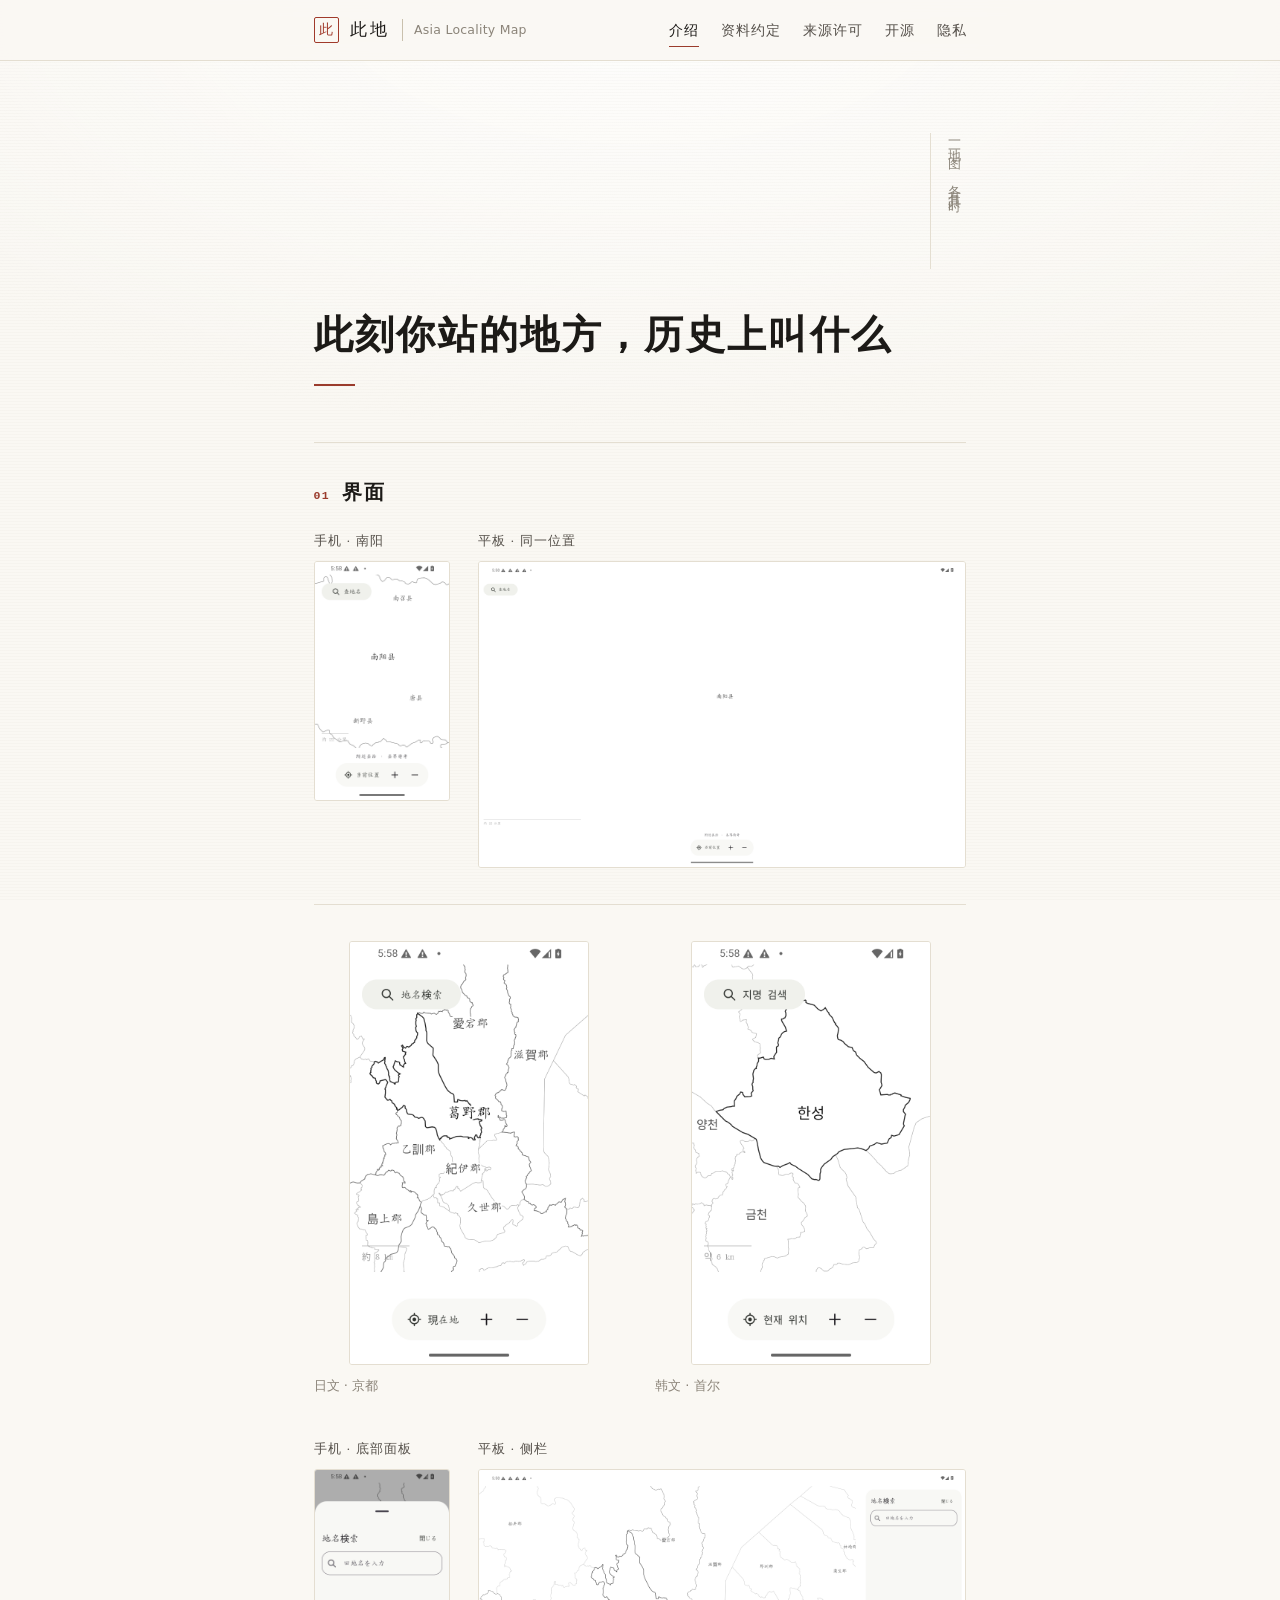
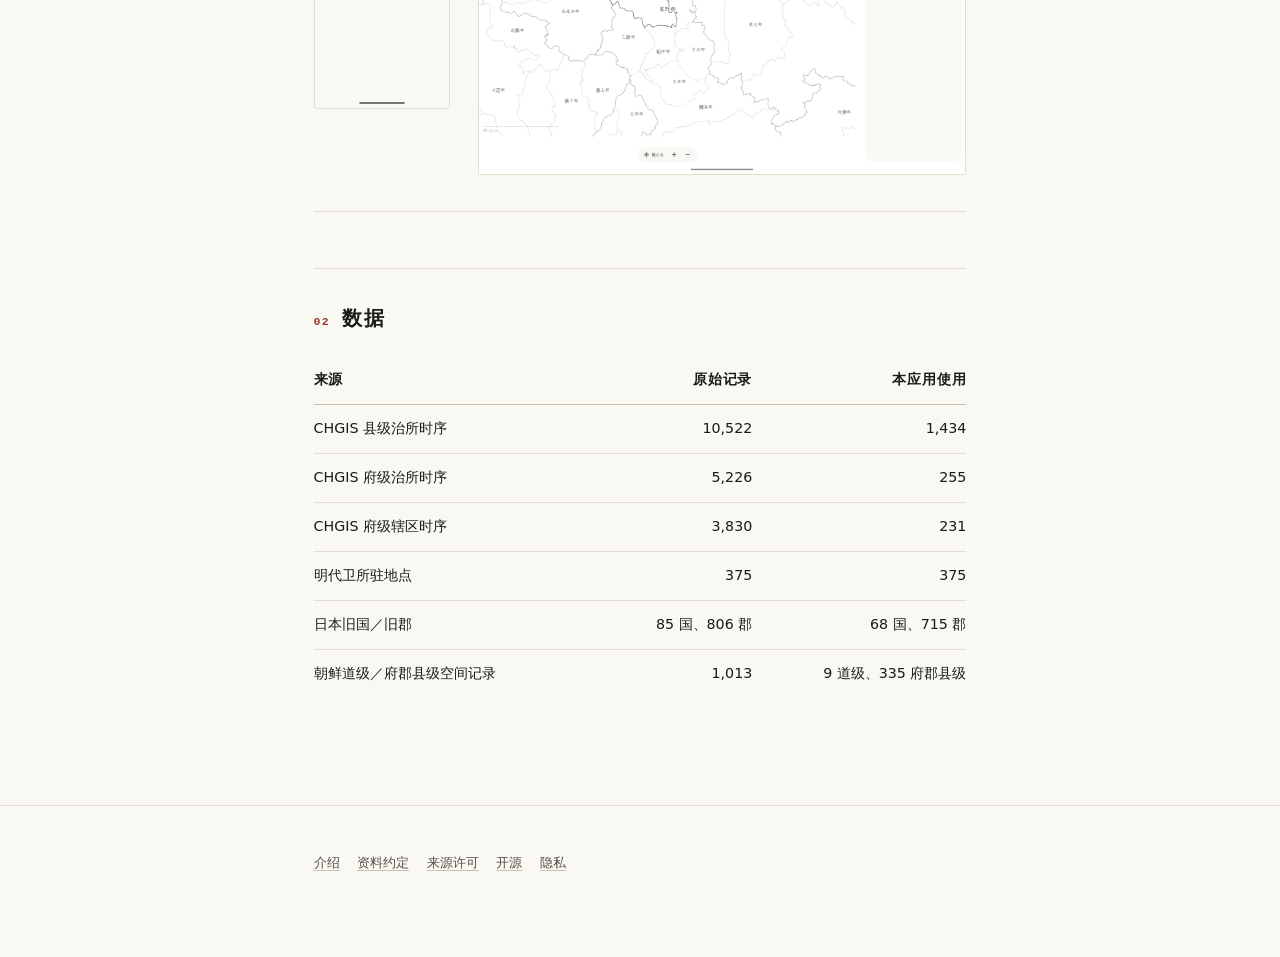
==== docs/index.html @ b0e91c5f "Initial commit: Asia Locality Map Android app and documentation" ====
<!DOCTYPE html>
<html lang="zh-Hans">
<head>
<meta charset="utf-8">
<meta name="viewport" content="width=device-width, initial-scale=1">
<title>此地 · Asia Locality Map</title>
<meta name="description" content="Android 离线历史地图应用。定位到当前位置，直接浏览当地的历史底图。支持中、日、韩界面。">
<link rel="stylesheet" href="assets/style.css">
</head>
<body>

<header class="site-header">
  <div class="wrap">
    <a class="brand" href="index.html">
      <span class="seal" aria-hidden="true">此</span>
      <span class="brand-text">此地</span>
      <span class="brand-sub">Asia Locality Map</span>
    </a>
    <nav class="site-nav">
      <a href="index.html" aria-current="page">介绍</a>
      <a href="product.html">资料约定</a>
      <a href="data-rights.html">来源许可</a>
      <a href="open-source.html">开源</a>
      <a href="privacy.html">隐私</a>
    </nav>
  </div>
</header>

<main>
  <div class="wrap">

    <p class="vertical-mark" aria-hidden="true">一地一图 · 各有其时</p>

    <h1>此刻你站的地方，历史上叫什么</h1>

    <h2><span class="idx">01</span>界面</h2>

    <div class="device-pair">
      <figure class="phone-shot">
        <span class="device-tag">手机 · 南阳</span>
        <img src="assets/screenshots/phone-zh-Hans-map.png" alt="手机中文界面，地图停留在南阳附近，标注南阳县" loading="lazy">
      </figure>
      <figure>
        <span class="device-tag">平板 · 同一位置</span>
        <img src="assets/screenshots/tablet-zh-Hans-map.png" alt="平板中文界面，地图停留在南阳附近" loading="lazy">
      </figure>
    </div>

    <div class="shot-group">
      <figure class="phone-shot">
        <img src="assets/screenshots/phone-ja-map.png" alt="日文界面手机地图，京都" loading="lazy">
        <figcaption>日文 · 京都</figcaption>
      </figure>
      <figure class="phone-shot">
        <img src="assets/screenshots/phone-ko-map.png" alt="韩文界面手机地图，首尔" loading="lazy">
        <figcaption>韩文 · 首尔</figcaption>
      </figure>
    </div>

    <div class="device-pair">
      <figure class="phone-shot">
        <span class="device-tag">手机 · 底部面板</span>
        <img src="assets/screenshots/phone-ja-search.png" alt="手机日文界面，底部检索面板展开" loading="lazy">
      </figure>
      <figure>
        <span class="device-tag">平板 · 侧栏</span>
        <img src="assets/screenshots/tablet-ja-search.png" alt="平板日文界面，检索以侧栏展开" loading="lazy">
      </figure>
    </div>

    <h2><span class="idx">02</span>数据</h2>

    <div class="table-scroll">
      <table>
        <thead>
          <tr>
            <th>来源</th>
            <th class="num">原始记录</th>
            <th class="num">本应用使用</th>
          </tr>
        </thead>
        <tbody>
          <tr><td>CHGIS 县级治所时序</td><td class="num">10,522</td><td class="num">1,434</td></tr>
          <tr><td>CHGIS 府级治所时序</td><td class="num">5,226</td><td class="num">255</td></tr>
          <tr><td>CHGIS 府级辖区时序</td><td class="num">3,830</td><td class="num">231</td></tr>
          <tr><td>明代卫所驻地点</td><td class="num">375</td><td class="num">375</td></tr>
          <tr><td>日本旧国／旧郡</td><td class="num">85 国、806 郡</td><td class="num">68 国、715 郡</td></tr>
          <tr><td>朝鲜道级／府郡县级空间记录</td><td class="num">1,013</td><td class="num">9 道级、335 府郡县级</td></tr>
        </tbody>
      </table>
    </div>

  </div>
</main>

<footer class="site-footer">
  <div class="wrap">
    <nav>
      <a href="index.html">介绍</a>
      <a href="product.html">资料约定</a>
      <a href="data-rights.html">来源许可</a>
      <a href="open-source.html">开源</a>
      <a href="privacy.html">隐私</a>
    </nav>
  </div>
</footer>

</body>
</html>
---- docs/assets/style.css ----
/* 此地 · Asia Locality Map — 文档站点
   现代版式 + 古风气质：宣纸底、墨色字、宋体标题、朱砂细节点缀。
   不用插图与彩色块，留白与细线承担层级。 */

:root {
  /* 墨与纸 */
  --paper: #faf8f3;
  --paper-raised: #fffdf8;
  --ink: #1c1a17;
  --ink-soft: #55504a;
  --ink-faint: #8b8479;
  --line: #e4ded1;
  --line-strong: #c9c0ad;
  --cinnabar: #9a3b2c; /* 朱砂，仅作点睛 */
  --seal: #a03a2b;

  --measure: 44rem;
  --font-serif: "Songti SC", "Source Han Serif SC", "Noto Serif CJK SC",
    "STSong", "Times New Roman", Georgia, serif;
  --font-sans: "PingFang SC", "Hiragino Sans GB", "Noto Sans CJK SC",
    "Microsoft YaHei", system-ui, -apple-system, "Segoe UI", sans-serif;
  --font-mono: "SF Mono", "JetBrains Mono", Menlo, Consolas, monospace;
}

* {
  box-sizing: border-box;
}

html {
  scroll-behavior: smooth;
  scroll-padding-top: 5.5rem;
  -webkit-text-size-adjust: 100%;
}

body {
  margin: 0;
  background: var(--paper);
  color: var(--ink);
  font-family: var(--font-sans);
  font-size: 16px;
  line-height: 1.8;
  -webkit-font-smoothing: antialiased;
}

/* 极淡的纸纹：两层重复渐变，不用图片 */
body::before {
  content: "";
  position: fixed;
  inset: 0;
  z-index: -1;
  pointer-events: none;
  background-image: repeating-linear-gradient(
      0deg,
      rgba(120, 110, 92, 0.028) 0 1px,
      transparent 1px 3px
    ),
    radial-gradient(
      120% 80% at 50% 0%,
      rgba(255, 255, 255, 0.75),
      transparent 60%
    );
}

.wrap {
  max-width: var(--measure);
  margin: 0 auto;
  padding: 0 1.6rem;
}

/* ---------- 页头 ---------- */

.site-header {
  position: sticky;
  top: 0;
  z-index: 20;
  background: rgba(250, 248, 243, 0.9);
  backdrop-filter: saturate(140%) blur(10px);
  border-bottom: 1px solid var(--line);
}

.site-header .wrap {
  display: flex;
  align-items: center;
  justify-content: space-between;
  gap: 1.5rem;
  min-height: 3.75rem;
}

.brand {
  display: flex;
  align-items: center;
  gap: 0.7rem;
  text-decoration: none;
  color: var(--ink);
}

/* 印章：细边方框，模拟钤印 */
.seal {
  display: inline-grid;
  place-items: center;
  width: 1.6rem;
  height: 1.6rem;
  border: 1px solid var(--seal);
  border-radius: 2px;
  color: var(--seal);
  font-family: var(--font-serif);
  font-size: 0.85rem;
  line-height: 1;
  padding-bottom: 0.05em;
  flex: none;
}

.brand-text {
  font-family: var(--font-serif);
  font-size: 1.05rem;
  letter-spacing: 0.14em;
  white-space: nowrap;
}

.brand-sub {
  font-family: var(--font-sans);
  font-size: 0.78rem;
  letter-spacing: 0.02em;
  color: var(--ink-faint);
  white-space: nowrap;
  padding-left: 0.7rem;
  margin-left: 0.1rem;
  border-left: 1px solid var(--line-strong);
}

.site-nav {
  display: flex;
  gap: 1.4rem;
  font-size: 0.85rem;
}

.site-nav a {
  position: relative;
  color: var(--ink-soft);
  text-decoration: none;
  letter-spacing: 0.06em;
  padding: 0.2rem 0;
}

.site-nav a::after {
  content: "";
  position: absolute;
  left: 0;
  right: 0;
  bottom: -0.1rem;
  height: 1px;
  background: var(--cinnabar);
  transform: scaleX(0);
  transform-origin: left;
  transition: transform 0.22s ease;
}

.site-nav a:hover {
  color: var(--ink);
}

.site-nav a:hover::after,
.site-nav a[aria-current="page"]::after {
  transform: scaleX(1);
}

.site-nav a[aria-current="page"] {
  color: var(--ink);
}

@media (max-width: 700px) {
  .brand-sub {
    display: none;
  }
  .site-nav {
    gap: 0.95rem;
    font-size: 0.8rem;
  }
  .site-header .wrap {
    min-height: 3.25rem;
  }
}

/* ---------- 主体 ---------- */

main {
  padding: 4.5rem 0 5rem;
}

h1 {
  font-family: var(--font-serif);
  font-size: clamp(1.85rem, 5.5vw, 2.45rem);
  font-weight: 600;
  line-height: 1.35;
  letter-spacing: 0.06em;
  margin: 0 0 1rem;
}

/* 标题下的短朱砂横线，古谱中的"鱼尾"意象 */
h1::after {
  content: "";
  display: block;
  width: 2.6rem;
  height: 2px;
  margin-top: 1.4rem;
  background: var(--cinnabar);
}

h2 {
  font-family: var(--font-serif);
  font-size: 1.24rem;
  font-weight: 600;
  letter-spacing: 0.1em;
  margin: 3.5rem 0 1.2rem;
  padding-top: 2rem;
  border-top: 1px solid var(--line);
  display: flex;
  align-items: baseline;
  gap: 0.75rem;
}

/* 章节序号：小字朱砂 */
h2 .idx {
  font-family: var(--font-mono);
  font-size: 0.72rem;
  letter-spacing: 0.1em;
  color: var(--cinnabar);
  flex: none;
}

h3 {
  font-family: var(--font-serif);
  font-size: 1.02rem;
  font-weight: 600;
  letter-spacing: 0.08em;
  margin: 2rem 0 0.8rem;
}

/* 引首：首页大标题下的说明 */
.lede {
  font-size: 1.02rem;
  line-height: 1.95;
  color: var(--ink-soft);
  margin-bottom: 1.5rem;
}

p {
  margin: 0 0 1.15rem;
  text-align: justify;
}

ul,
ol {
  margin: 0 0 1.3rem;
  padding-left: 1.35rem;
}

li {
  margin-bottom: 0.6rem;
  text-align: justify;
}

li::marker {
  color: var(--ink-faint);
}

a {
  color: var(--ink);
  text-decoration-color: var(--line-strong);
  text-underline-offset: 3px;
}

a:hover {
  text-decoration-color: var(--cinnabar);
}

code {
  font-family: var(--font-mono);
  font-size: 0.85em;
  background: rgba(120, 110, 92, 0.07);
  border: 1px solid var(--line);
  border-radius: 3px;
  padding: 0.08em 0.35em;
}

pre {
  font-family: var(--font-mono);
  font-size: 0.81rem;
  line-height: 1.75;
  background: var(--paper-raised);
  border: 1px solid var(--line);
  border-radius: 4px;
  padding: 1.1rem 1.2rem;
  overflow-x: auto;
  margin: 0 0 1.5rem;
}

pre code {
  background: none;
  border: 0;
  padding: 0;
  font-size: inherit;
}

/* ---------- 表格 ---------- */

.table-scroll {
  overflow-x: auto;
  margin-bottom: 1.7rem;
}

table {
  width: 100%;
  border-collapse: collapse;
  font-size: 0.89rem;
}

th,
td {
  text-align: left;
  padding: 0.7rem 0.95rem 0.7rem 0;
  border-bottom: 1px solid var(--line);
  vertical-align: top;
}

th {
  font-family: var(--font-serif);
  font-weight: 600;
  letter-spacing: 0.06em;
  border-bottom: 1px solid var(--line-strong);
  white-space: nowrap;
}

td.num,
th.num {
  text-align: right;
  font-variant-numeric: tabular-nums;
  white-space: nowrap;
  padding-right: 0;
}

tbody tr:last-child td {
  border-bottom: 0;
}

caption {
  caption-side: bottom;
  text-align: left;
  font-size: 0.8rem;
  color: var(--ink-faint);
  line-height: 1.7;
  padding-top: 0.8rem;
}

/* ---------- 截图 ---------- */

figure {
  margin: 0 0 1.9rem;
}

figure img {
  display: block;
  width: 100%;
  height: auto;
  border: 1px solid var(--line);
  border-radius: 3px;
  background: #fff;
}

figcaption {
  font-size: 0.82rem;
  color: var(--ink-faint);
  line-height: 1.7;
  padding-top: 0.65rem;
}

.shot-group {
  display: grid;
  grid-template-columns: repeat(auto-fit, minmax(9.5rem, 1fr));
  gap: 1.9rem;
  margin-bottom: 2.5rem;
}

.shot-group figure {
  margin: 0;
}

.phone-shot img {
  max-width: 15rem;
  margin: 0 auto;
}

/* 手机与平板并置，体现自适应对照 */
.device-pair {
  display: grid;
  grid-template-columns: minmax(0, 8.5rem) minmax(0, 1fr);
  gap: 1.75rem;
  align-items: start;
  margin-bottom: 2.25rem;
  padding-bottom: 2.25rem;
  border-bottom: 1px solid var(--line);
}

.device-pair:last-of-type {
  border-bottom: 0;
}

.device-pair figure {
  margin: 0;
}

.device-pair .phone-shot img {
  max-width: 8.5rem;
}

.device-tag {
  display: block;
  font-family: var(--font-serif);
  font-size: 0.8rem;
  letter-spacing: 0.1em;
  color: var(--ink-soft);
  padding-bottom: 0.5rem;
}

@media (max-width: 560px) {
  .device-pair {
    grid-template-columns: 1fr;
    gap: 1.5rem;
  }
  .device-pair .phone-shot img {
    max-width: 11rem;
  }
}

/* 提示框：左侧朱砂短线 */
.note {
  position: relative;
  font-size: 0.89rem;
  line-height: 1.8;
  color: var(--ink-soft);
  background: var(--paper-raised);
  border: 1px solid var(--line);
  border-left: 2px solid var(--cinnabar);
  border-radius: 3px;
  padding: 1rem 1.2rem;
  margin-bottom: 1.7rem;
}

.note p:last-child {
  margin-bottom: 0;
}

/* 竖排引首，首页用一次 */
.vertical-mark {
  writing-mode: vertical-rl;
  font-family: var(--font-serif);
  font-size: 0.82rem;
  letter-spacing: 0.35em;
  color: var(--ink-faint);
  border-left: 1px solid var(--line);
  padding-left: 0.75rem;
  margin: 0 0 2.5rem auto;
  height: 8.5rem;
}

/* ---------- 页脚 ---------- */

.site-footer {
  border-top: 1px solid var(--line);
  padding: 2.75rem 0 4rem;
  font-size: 0.84rem;
  line-height: 1.9;
  color: var(--ink-faint);
}

.site-footer p {
  margin-bottom: 0.7rem;
  text-align: left;
}

.site-footer nav {
  display: flex;
  flex-wrap: wrap;
  gap: 0.4rem 1.1rem;
  margin-bottom: 1.1rem;
}

.site-footer a {
  color: var(--ink-soft);
}

@media print {
  .site-header,
  .site-footer,
  .vertical-mark {
    display: none;
  }
  body {
    background: #fff;
  }
  body::before {
    display: none;
  }
  main {
    padding: 0;
  }
}
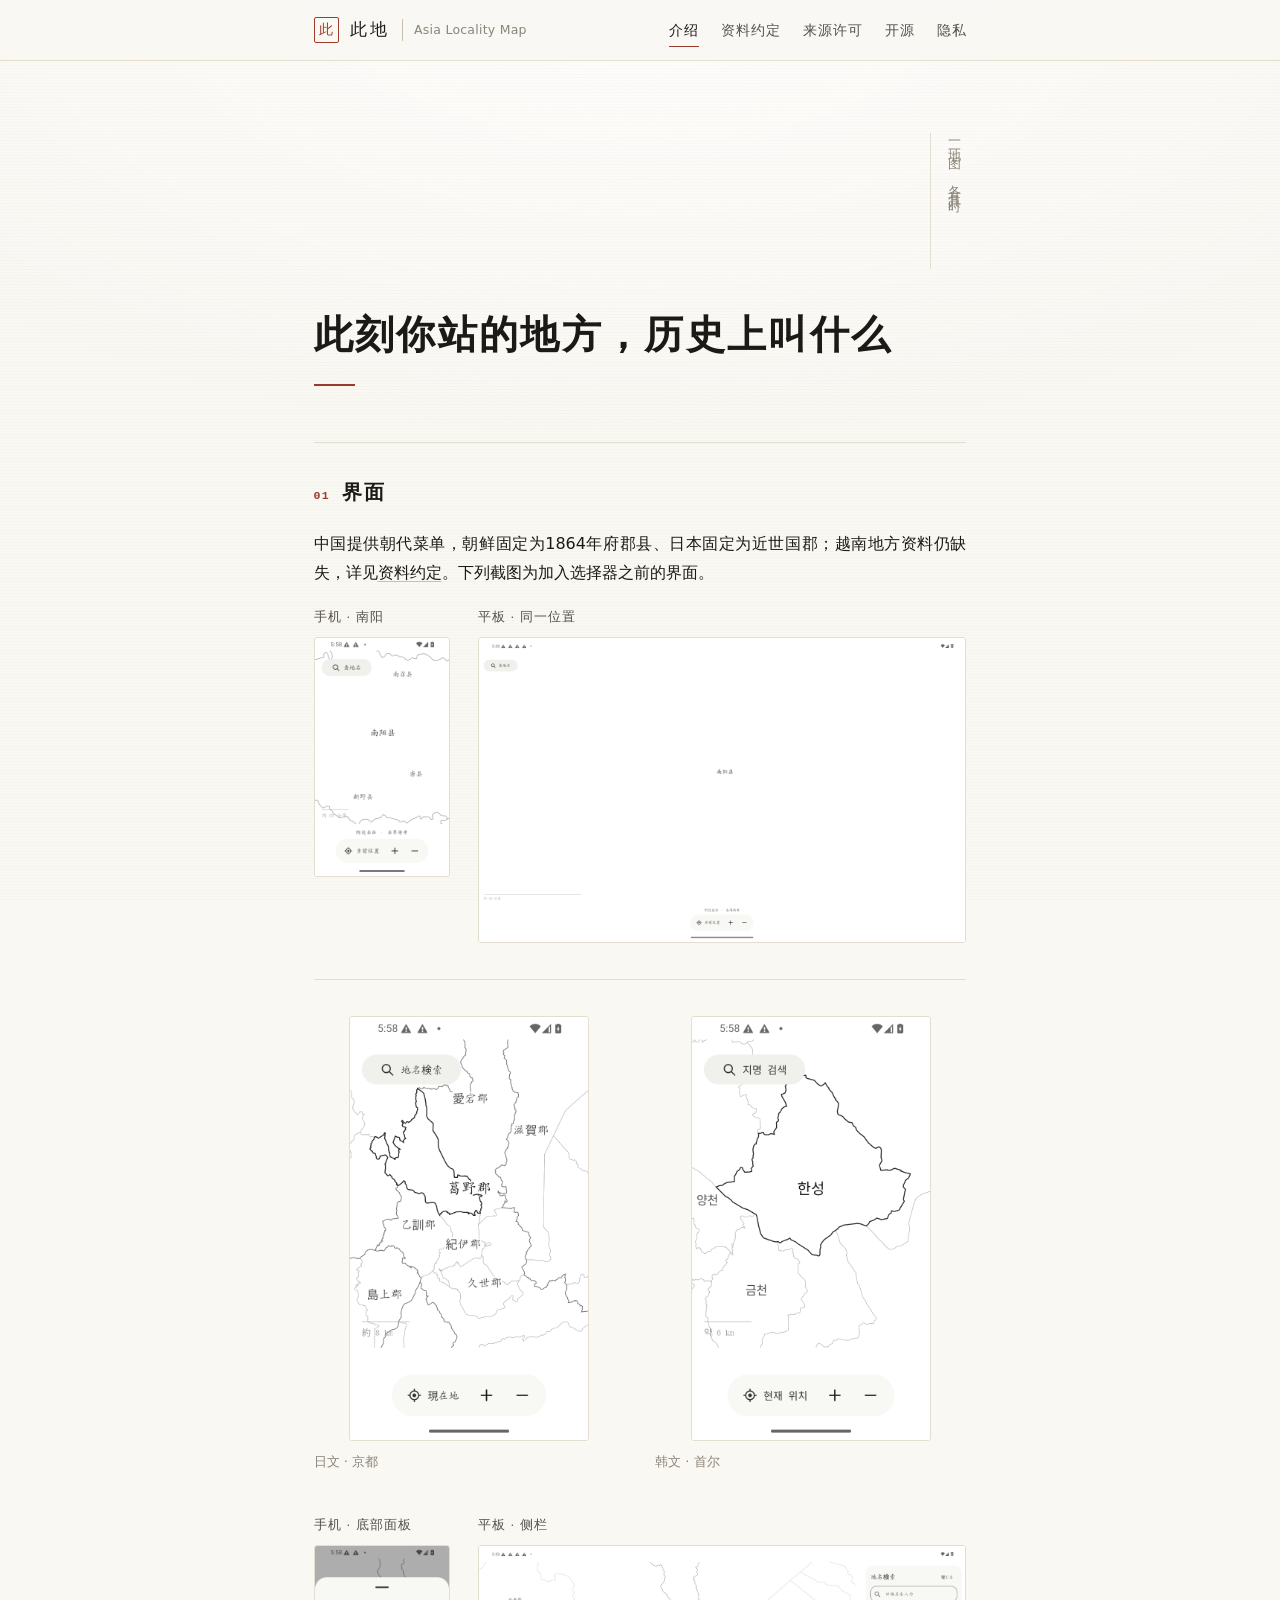
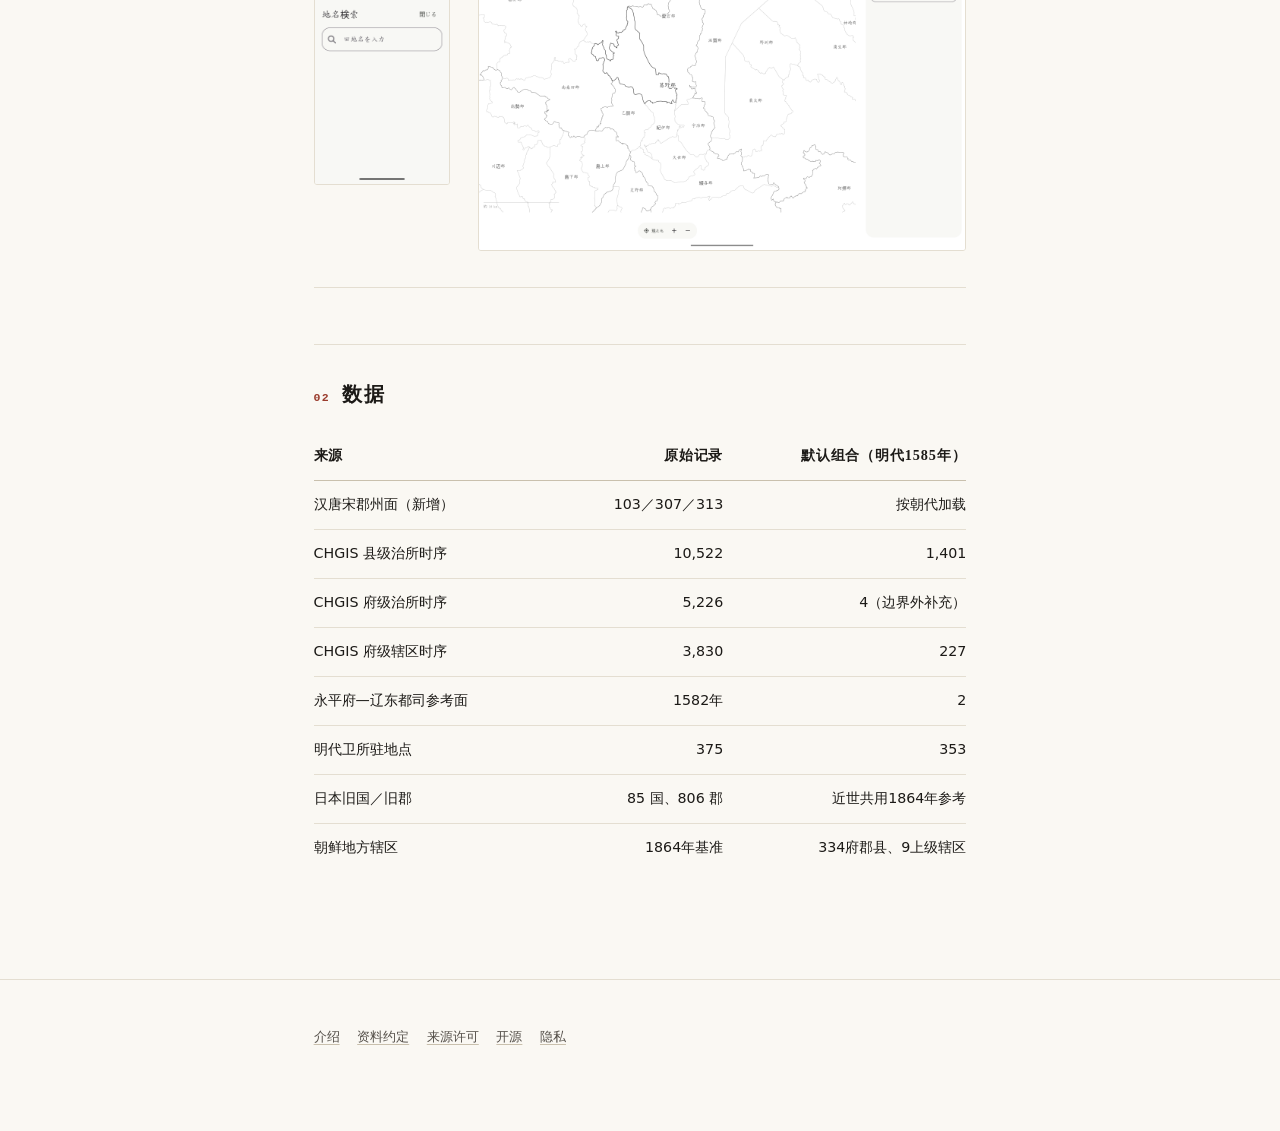
==== commit 834ad70b: "Add boundary layer, historical periods timeline and cleanups Boundary network rendering, period time" ====
--- a/docs/index.html
+++ b/docs/index.html
@@ -34,6 +34,7 @@
     <h1>此刻你站的地方，历史上叫什么</h1>
 
     <h2><span class="idx">01</span>界面</h2>
+    <p>中国提供朝代菜单，朝鲜固定为1864年府郡县、日本固定为近世国郡；越南地方资料仍缺失，详见<a href="product.html">资料约定</a>。下列截图为加入选择器之前的界面。</p>
 
     <div class="device-pair">
       <figure class="phone-shot">
@@ -76,16 +77,19 @@
           <tr>
             <th>来源</th>
             <th class="num">原始记录</th>
-            <th class="num">本应用使用</th>
+            <th class="num">默认组合（明代1585年）</th>
           </tr>
         </thead>
         <tbody>
-          <tr><td>CHGIS 县级治所时序</td><td class="num">10,522</td><td class="num">1,434</td></tr>
-          <tr><td>CHGIS 府级治所时序</td><td class="num">5,226</td><td class="num">255</td></tr>
-          <tr><td>CHGIS 府级辖区时序</td><td class="num">3,830</td><td class="num">231</td></tr>
-          <tr><td>明代卫所驻地点</td><td class="num">375</td><td class="num">375</td></tr>
-          <tr><td>日本旧国／旧郡</td><td class="num">85 国、806 郡</td><td class="num">68 国、715 郡</td></tr>
-          <tr><td>朝鲜道级／府郡县级空间记录</td><td class="num">1,013</td><td class="num">9 道级、335 府郡县级</td></tr>
+          <tr><td>汉唐宋郡州面（新增）</td><td class="num">103／307／313</td><td class="num">按朝代加载</td></tr>
+          <tr><td>CHGIS 县级治所时序</td><td class="num">10,522</td><td class="num">1,401</td></tr>
+          <tr><td>CHGIS 府级治所时序</td><td class="num">5,226</td><td class="num">4（边界外补充）</td></tr>
+          <tr><td>CHGIS 府级辖区时序</td><td class="num">3,830</td><td class="num">227</td></tr>
+          <tr><td>永平府—辽东都司参考面</td><td class="num">1582年</td><td class="num">2</td></tr>
+          <tr><td>明代卫所驻地点</td><td class="num">375</td><td class="num">353</td></tr>
+          <tr><td>日本旧国／旧郡</td><td class="num">85 国、806 郡</td><td class="num">近世共用1864年参考</td></tr>
+          <tr><td>朝鲜地方辖区</td><td class="num">1864年基准</td><td class="num">334府郡县、9上级辖区</td></tr>
+
         </tbody>
       </table>
     </div>
